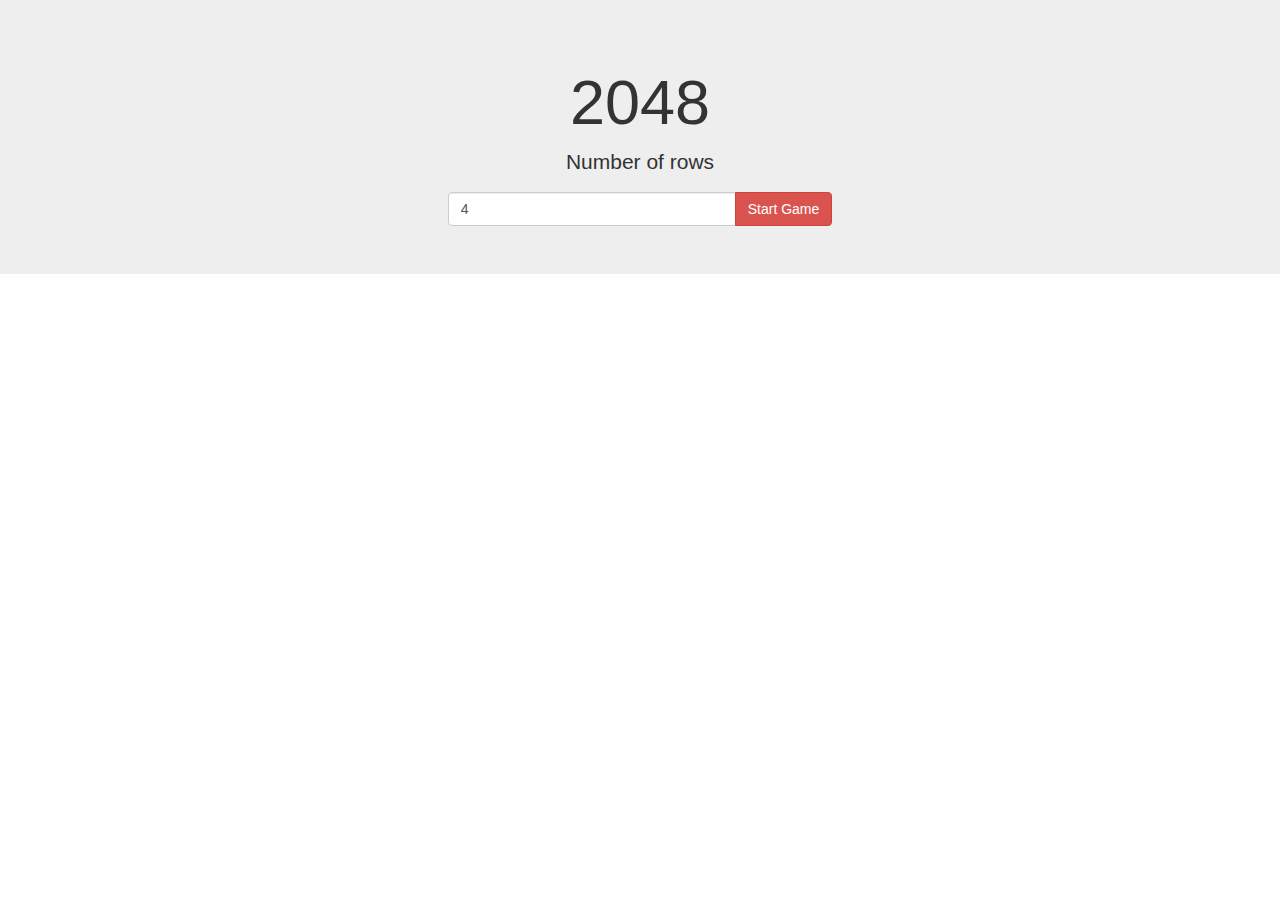
==== 2048/index.html @ 6b8ad08d "able to play" ====
<!DOCTYPE html>
<html lang="en">
<head>
    <meta charset="UTF-8">
    <title>2048</title>

    <link rel="stylesheet" href="css/bootstrap.min.css">
    <script src="js/jquery.min.js"></script>
    <script src="js/bootstrap.min.js"></script>

    <link rel="stylesheet" type="text/css" href="css/game.css">
    <script src="js/game.js"></script>
    <script src="js/tile.js"></script>
</head>
<body>

<div class="jumbotron text-center">
    <h1>2048</h1>
    <p>Number of rows</p>
    <form class="form-inline">
        <div class="input-group">
            <input id="num_rows" type="text" class="form-control" size="30" value="4" required>
            <div class="input-group-btn">
                <button id="start_btn" type="button" class="btn btn-danger">Start Game</button>
            </div>
        </div>
    </form>
</div>



<div class="container">
    <div class="row row-centered">
        <div class="col-md-12 col-centered">
            <div id="game_board"></div>
        </div>
    </div>
</div>


</body>
</html>
---- 2048/css/game.css ----
.tile{
    font-weight: bold;
    font-size: xx-large;
    text-align: center;
    vertical-align: middle;
    border: 10px solid #8c8c8c;
}

/* centered columns styles */
.row-centered {
    text-align:center;
}
.col-centered {
    display:inline-block;
    float:none;
    /* reset the text-align */
    text-align:left;
    /* inline-block space fix */
    margin-right:-4px;
}


.tile-0{
    color: #f9f6f2;
    background: #f9f6f2;
}
.tile-2{
    color: #776e65;
    background: #eee4da;
}

.tile-4{
    color: #776e65;
    background: #ede0c8;
}

.tile-8{
    color: #f9f6f2;
    background: #f2b179;
}

.tile-16{
    color: #f59563;
    background: #f9f6f2;
}

.tile-32{
    color: #f9f6f2;
    background: #f67c5f;
}

.tile-64{
    color: #f9f6f2;
    background: #f65e3b;
}

.tile-128{
    color: #f9f6f2;
    background: #edcf72;
}
.tile-256{
    color: #f9f6f2;
    background: #edcc61;
}
.tile-512{
    color: #f9f6f2;
    background: #edc850;
}
.tile-1024{
    color: #f9f6f2;
    background: #edc53f;
}
.tile-2048{
    color: #f9f6f2;
    background: #edc22e;
}
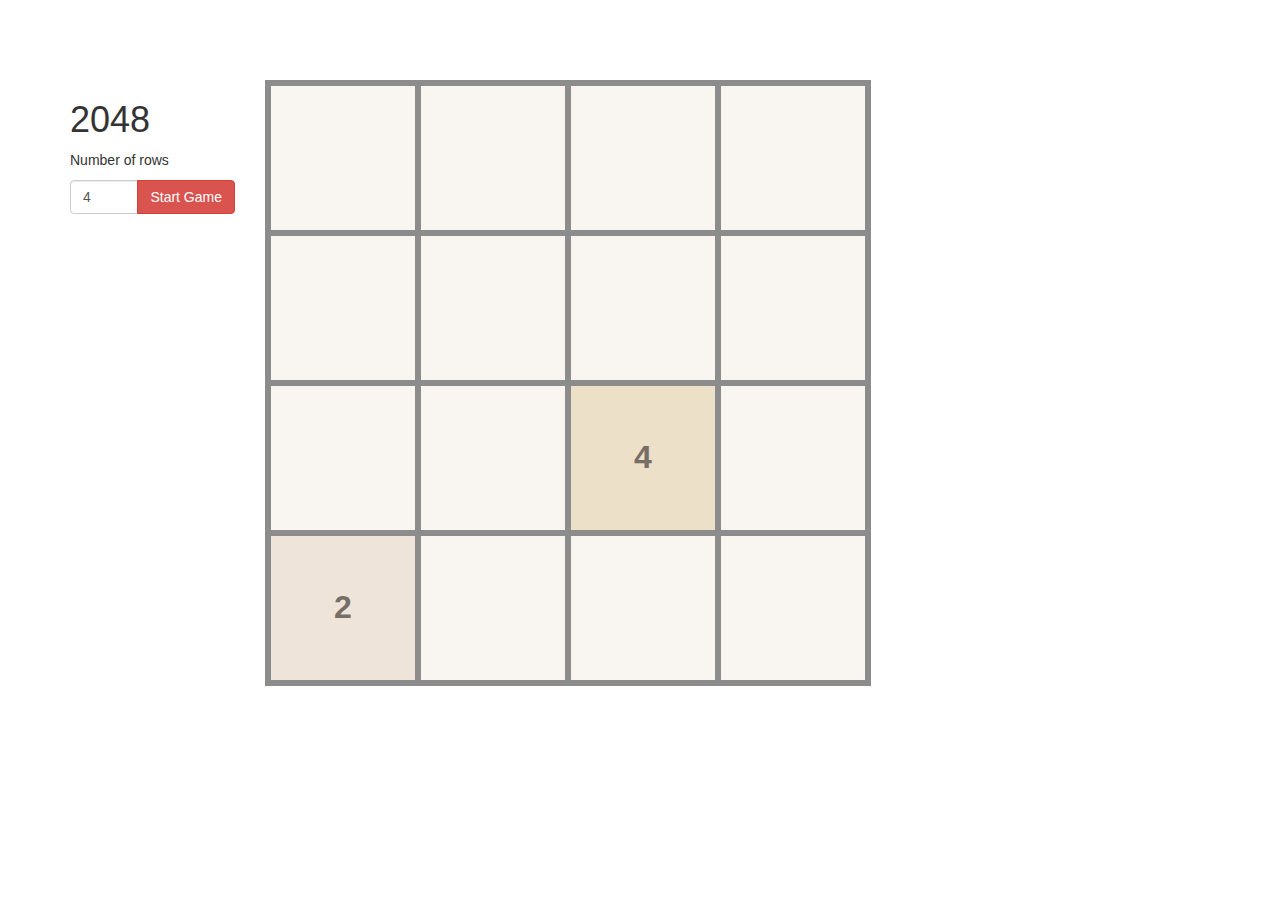
==== commit 3c3722c6: "several improvements and notifications" ====
--- a/2048/index.html
+++ b/2048/index.html
@@ -1,7 +1,7 @@
 <!DOCTYPE html>
 <html lang="en">
 <head>
-    <meta charset="UTF-8">
+    <meta charset="UTF-8" name="viewport" content="width=device-width, initial-scale=1">
     <title>2048</title>
 
     <link rel="stylesheet" href="css/bootstrap.min.css">
@@ -11,32 +11,70 @@
     <link rel="stylesheet" type="text/css" href="css/game.css">
     <script src="js/game.js"></script>
     <script src="js/tile.js"></script>
+    <script src="js/game.controller.js"></script>
 </head>
 <body>
 
-<div class="jumbotron text-center">
-    <h1>2048</h1>
-    <p>Number of rows</p>
-    <form class="form-inline">
-        <div class="input-group">
-            <input id="num_rows" type="text" class="form-control" size="30" value="4" required>
-            <div class="input-group-btn">
-                <button id="start_btn" type="button" class="btn btn-danger">Start Game</button>
+
+<div class="container">
+    <div class="row">
+        <div class="col-sm-2">
+            <h1>2048</h1>
+            <p>Number of rows</p>
+            <form class="form-inline">
+                <div class="input-group">
+                    <input id="num_rows" type="text" class="form-control" size="30" value="4" required>
+                    <div class="input-group-btn">
+                        <button id="start_btn" type="button" class="btn btn-danger">Start Game</button>
+                    </div>
+                </div>
+            </form>
+            <div id="wrong_num_alert" class="alert alert-danger alert-dismissable hidden">
+                <a href="#" class="close" data-dismiss="alert" aria-label="close">×</a>
+                <strong>Wrong number!</strong> Please enter a number > 1
             </div>
         </div>
-    </form>
-</div>
-
-
-
-<div class="container">
-    <div class="row row-centered">
-        <div class="col-md-12 col-centered">
+        <div class="col-sm-10">
             <div id="game_board"></div>
         </div>
     </div>
 </div>
 
 
+<div class="modal fade" id="game_lost" role="dialog">
+    <div class="modal-dialog modal-sm">
+        <div class="modal-content">
+            <div class="modal-header">
+                <h4 class="modal-title text-center">Game Over!</h4>
+            </div>
+            <div class="modal-body text-center">
+                <p>Press OK to play again</p>
+            </div>
+            <div class="modal-footer">
+                <button id="replay_lost" type="button" class="btn btn-default" data-dismiss="modal">OK</button>
+                <button type="button" class="btn btn-default" data-dismiss="modal">Cancel</button>
+            </div>
+        </div>
+    </div>
+</div>
+
+
+<div class="modal fade" id="game_win" role="dialog">
+    <div class="modal-dialog modal-sm">
+        <div class="modal-content">
+            <div class="modal-header">
+                <h4 class="modal-title text-center">Congratulations! You have won!</h4>
+            </div>
+            <div class="modal-body text-center">
+                <p>Press OK to play again</p>
+            </div>
+            <div class="modal-footer">
+                <button id="replay_win" type="button" class="btn btn-default" data-dismiss="modal">OK</button>
+                <button type="button" class="btn btn-default" data-dismiss="modal">Cancel</button>
+            </div>
+        </div>
+    </div>
+</div>
+
 </body>
 </html>--- a/2048/css/game.css
+++ b/2048/css/game.css
@@ -1,24 +1,20 @@
-.tile{
+body {
+    margin: 80px 0; }
+
+.heading:after {
+    content: "";
+    display: block;
+    clear: both; }
+
+table tr td{
+    border: 6px solid #8c8c8c;
+    color: #f9f6f2;
+    background: #f9f6f2;
     font-weight: bold;
+    font-family: "Helvetica Neue", Helvetica, Arial, sans-serif;
     font-size: xx-large;
     text-align: center;
-    vertical-align: middle;
-    border: 10px solid #8c8c8c;
 }
-
-/* centered columns styles */
-.row-centered {
-    text-align:center;
-}
-.col-centered {
-    display:inline-block;
-    float:none;
-    /* reset the text-align */
-    text-align:left;
-    /* inline-block space fix */
-    margin-right:-4px;
-}
-
 
 .tile-0{
     color: #f9f6f2;
@@ -40,8 +36,8 @@
 }
 
 .tile-16{
-    color: #f59563;
-    background: #f9f6f2;
+    color: #f9f6f2;
+    background: #f59563;
 }
 
 .tile-32{
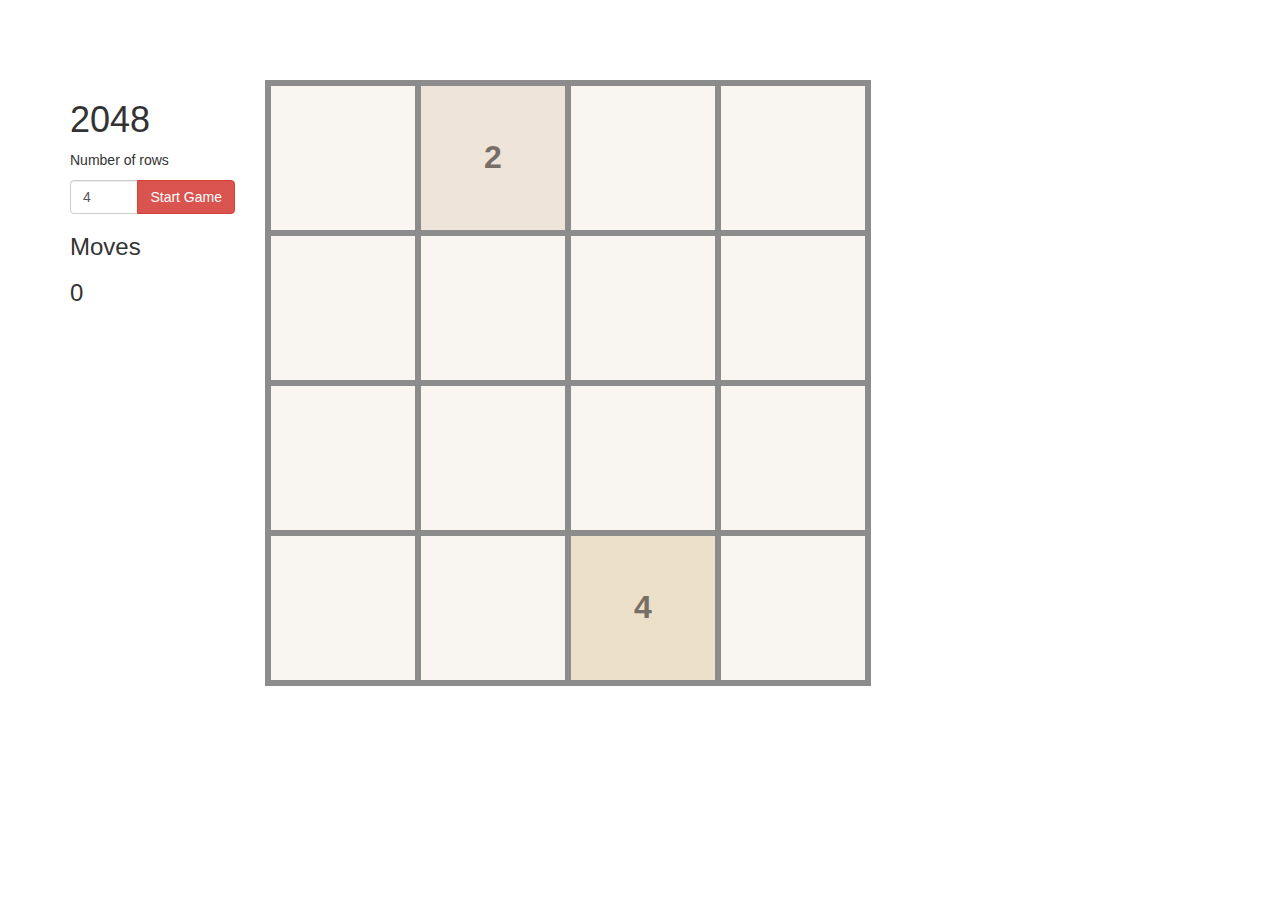
==== commit 8067bb68: "add moves counter and verify condition if game has no solutions" ====
--- a/2048/index.html
+++ b/2048/index.html
@@ -29,6 +29,8 @@
                     </div>
                 </div>
             </form>
+            <h3>Moves</h3>
+            <h3 id="moves_count">0</h3>
             <div id="wrong_num_alert" class="alert alert-danger alert-dismissable hidden">
                 <a href="#" class="close" data-dismiss="alert" aria-label="close">×</a>
                 <strong>Wrong number!</strong> Please enter a number > 1
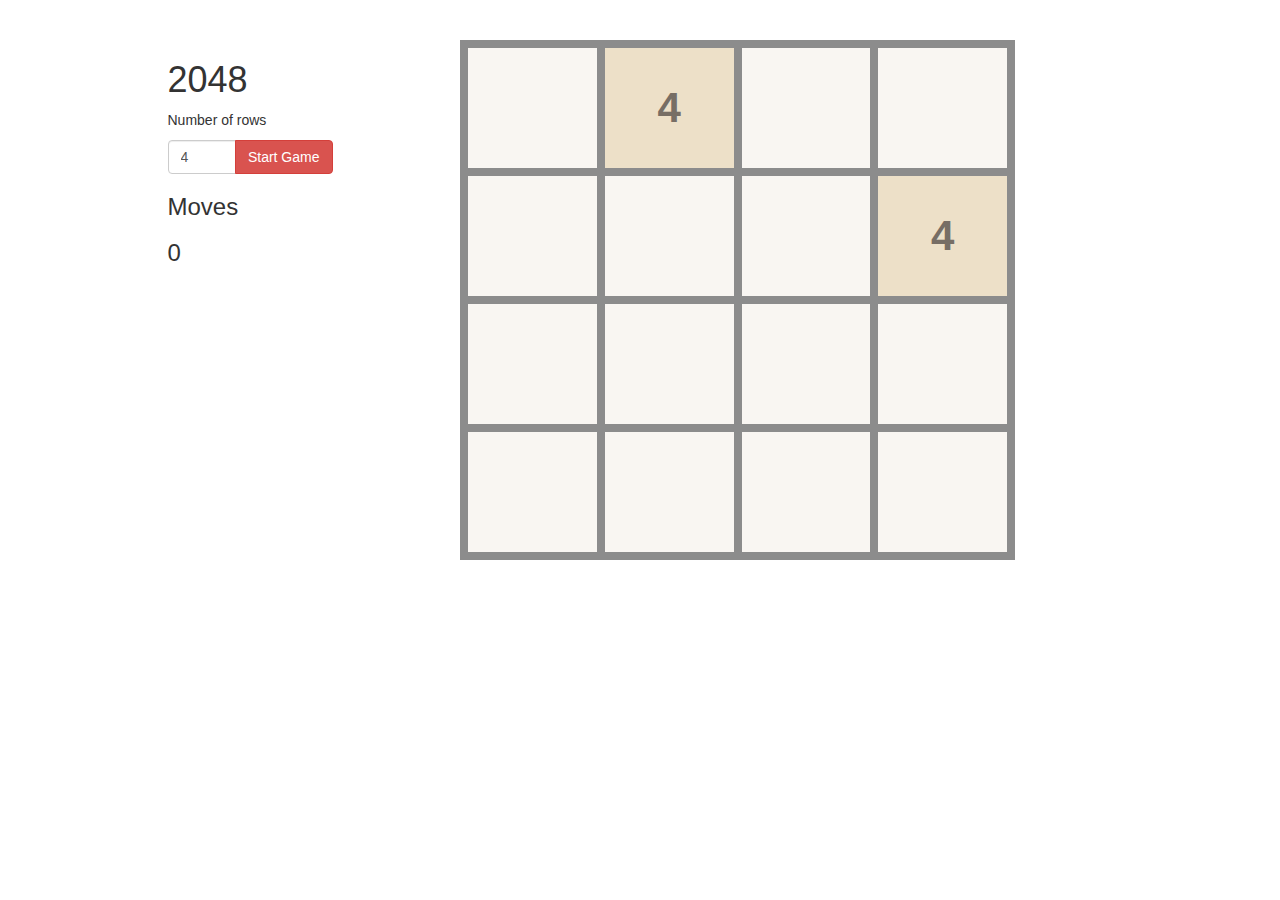
==== commit 0c5e8105: "refactoring, verify if solution exists before the move" ====
--- a/2048/index.html
+++ b/2048/index.html
@@ -18,6 +18,7 @@
 
 <div class="container">
     <div class="row">
+        <div class="col-sm-1"></div>
         <div class="col-sm-2">
             <h1>2048</h1>
             <p>Number of rows</p>
@@ -36,9 +37,11 @@
                 <strong>Wrong number!</strong> Please enter a number > 1
             </div>
         </div>
-        <div class="col-sm-10">
-            <div id="game_board"></div>
+        <div class="col-sm-1"></div>
+        <div class="col-sm-6">
+            <table class="table" id="game_board"></table>
         </div>
+        <div class="col-sm-2"></div>
     </div>
 </div>
 
--- a/2048/css/game.css
+++ b/2048/css/game.css
@@ -1,5 +1,5 @@
 body {
-    margin: 80px 0; }
+    margin: 40px 0; }
 
 .heading:after {
     content: "";
@@ -7,12 +7,11 @@
     clear: both; }
 
 table tr td{
-    border: 6px solid #8c8c8c;
+    border: solid #8c8c8c;
     color: #f9f6f2;
     background: #f9f6f2;
     font-weight: bold;
     font-family: "Helvetica Neue", Helvetica, Arial, sans-serif;
-    font-size: xx-large;
     text-align: center;
 }
 
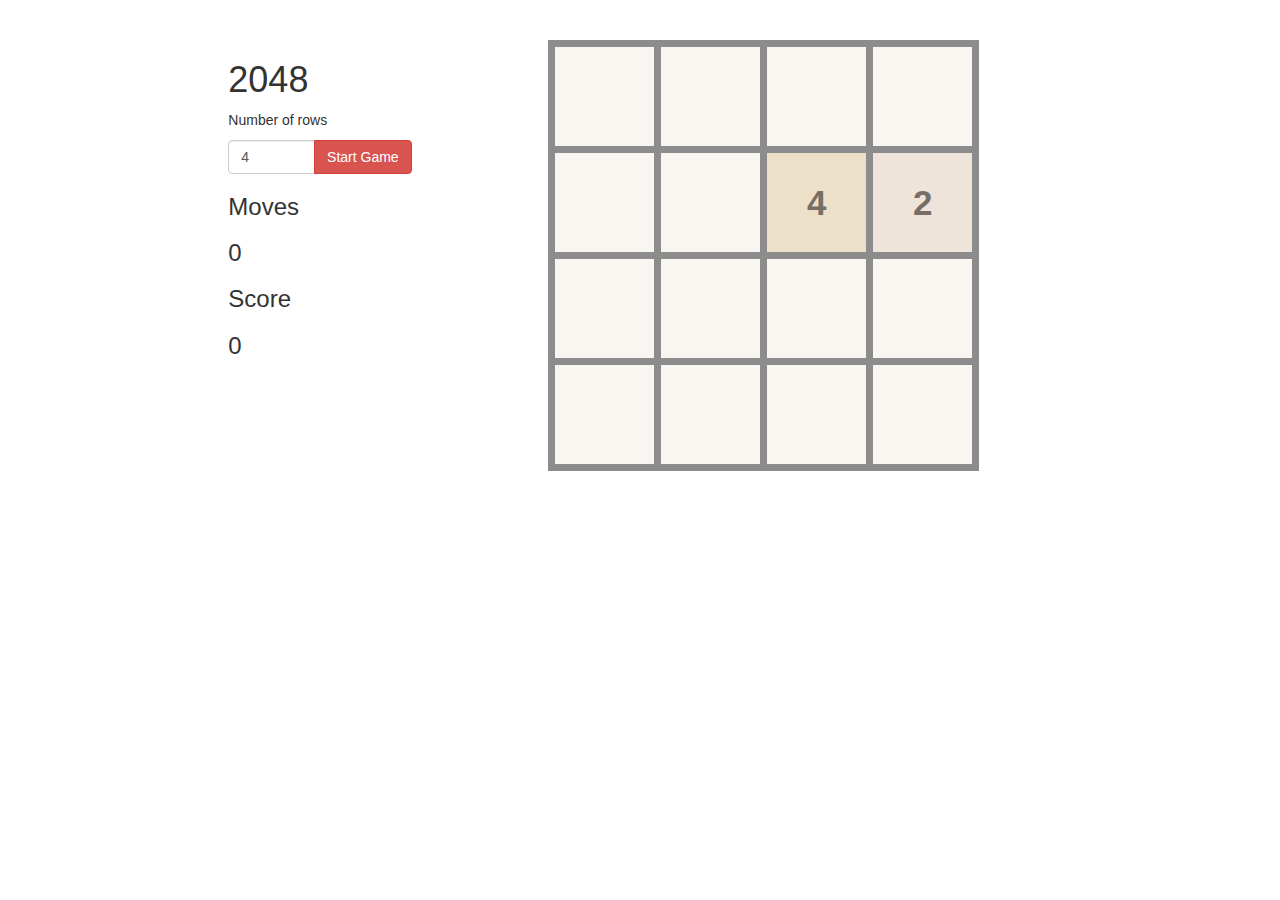
==== commit 815704ce: "final solution" ====
--- a/2048/index.html
+++ b/2048/index.html
@@ -16,10 +16,10 @@
 <body>
 
 
-<div class="container">
+<div class="container-fluid">
     <div class="row">
-        <div class="col-sm-1"></div>
-        <div class="col-sm-2">
+        <div class="col-lg-2"></div>
+        <div class="col-lg-2">
             <h1>2048</h1>
             <p>Number of rows</p>
             <form class="form-inline">
@@ -32,16 +32,18 @@
             </form>
             <h3>Moves</h3>
             <h3 id="moves_count">0</h3>
+            <h3>Score</h3>
+            <h3 id="score_count">0</h3>
             <div id="wrong_num_alert" class="alert alert-danger alert-dismissable hidden">
                 <a href="#" class="close" data-dismiss="alert" aria-label="close">×</a>
                 <strong>Wrong number!</strong> Please enter a number > 1
             </div>
         </div>
-        <div class="col-sm-1"></div>
-        <div class="col-sm-6">
-            <table class="table" id="game_board"></table>
+        <div class="col-lg-1"></div>
+        <div class="col-lg-6">
+            <table  id="game_board"></table>
         </div>
-        <div class="col-sm-2"></div>
+        <div class="col-lg-1"></div>
     </div>
 </div>
 
--- a/2048/css/game.css
+++ b/2048/css/game.css
@@ -1,3 +1,7 @@
+* {
+    box-sizing: border-box;
+}
+
 body {
     margin: 40px 0; }
 
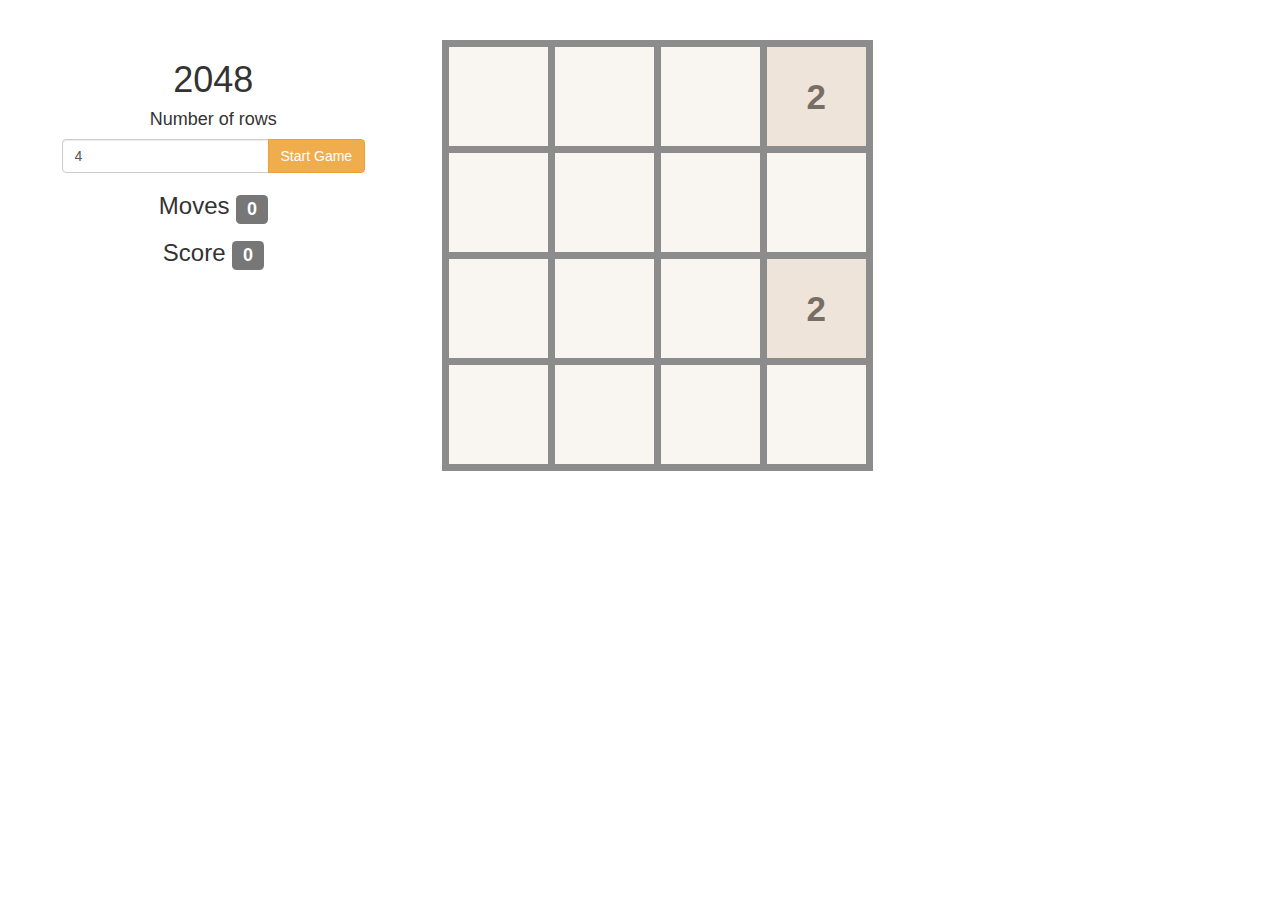
==== commit f4871289: "final adjustements" ====
--- a/2048/index.html
+++ b/2048/index.html
@@ -15,73 +15,65 @@
 </head>
 <body>
 
-
 <div class="container-fluid">
-    <div class="row">
-        <div class="col-lg-2"></div>
-        <div class="col-lg-2">
+    <div class="row text-center">
+        <div class="col-sm-4">
             <h1>2048</h1>
-            <p>Number of rows</p>
+            <h4>Number of rows</h4>
             <form class="form-inline">
                 <div class="input-group">
-                    <input id="num_rows" type="text" class="form-control" size="30" value="4" required>
+                    <input id="num_rows" type="text" class="form-control" value="4" required>
                     <div class="input-group-btn">
-                        <button id="start_btn" type="button" class="btn btn-danger">Start Game</button>
+                        <button id="start_btn" type="button" class="btn btn-warning">Start Game</button>
                     </div>
                 </div>
             </form>
-            <h3>Moves</h3>
-            <h3 id="moves_count">0</h3>
-            <h3>Score</h3>
-            <h3 id="score_count">0</h3>
             <div id="wrong_num_alert" class="alert alert-danger alert-dismissable hidden">
                 <a href="#" class="close" data-dismiss="alert" aria-label="close">×</a>
                 <strong>Wrong number!</strong> Please enter a number > 1
             </div>
+            <h3>Moves <span id="moves_count" class="label label-default">0</span></h3>
+            <h3>Score <span id="score_count" class="label label-default">0</span></h3>
         </div>
-        <div class="col-lg-1"></div>
-        <div class="col-lg-6">
-            <table  id="game_board"></table>
+        <div class="col-sm-7">
+            <table id="game_board"></table>
         </div>
-        <div class="col-lg-1"></div>
     </div>
-</div>
 
-
-<div class="modal fade" id="game_lost" role="dialog">
-    <div class="modal-dialog modal-sm">
-        <div class="modal-content">
-            <div class="modal-header">
-                <h4 class="modal-title text-center">Game Over!</h4>
-            </div>
-            <div class="modal-body text-center">
-                <p>Press OK to play again</p>
-            </div>
-            <div class="modal-footer">
-                <button id="replay_lost" type="button" class="btn btn-default" data-dismiss="modal">OK</button>
-                <button type="button" class="btn btn-default" data-dismiss="modal">Cancel</button>
+    <div class="modal fade" id="game_lost" role="dialog">
+        <div class="modal-dialog modal-sm">
+            <div class="modal-content">
+                <div class="modal-header">
+                    <h4 class="modal-title text-center">Game Over!</h4>
+                </div>
+                <div class="modal-body text-center">
+                    <p>Press OK to play again</p>
+                </div>
+                <div class="modal-footer">
+                    <button id="replay_lost" type="button" class="btn btn-default" data-dismiss="modal">OK</button>
+                    <button type="button" class="btn btn-default" data-dismiss="modal">Cancel</button>
+                </div>
             </div>
         </div>
     </div>
 </div>
 
-
-<div class="modal fade" id="game_win" role="dialog">
-    <div class="modal-dialog modal-sm">
-        <div class="modal-content">
-            <div class="modal-header">
-                <h4 class="modal-title text-center">Congratulations! You have won!</h4>
-            </div>
-            <div class="modal-body text-center">
-                <p>Press OK to play again</p>
-            </div>
-            <div class="modal-footer">
-                <button id="replay_win" type="button" class="btn btn-default" data-dismiss="modal">OK</button>
-                <button type="button" class="btn btn-default" data-dismiss="modal">Cancel</button>
+    <div class="modal fade" id="game_win" role="dialog">
+        <div class="modal-dialog modal-sm">
+            <div class="modal-content">
+                <div class="modal-header">
+                    <h4 class="modal-title text-center">Congratulations! You have won!</h4>
+                </div>
+                <div class="modal-body text-center">
+                    <p>Press OK to play again</p>
+                </div>
+                <div class="modal-footer">
+                    <button id="replay_win" type="button" class="btn btn-default" data-dismiss="modal">OK</button>
+                    <button type="button" class="btn btn-default" data-dismiss="modal">Cancel</button>
+                </div>
             </div>
         </div>
     </div>
-</div>
 
-</body>
+    </body>
 </html>--- a/2048/css/game.css
+++ b/2048/css/game.css
@@ -2,8 +2,10 @@
     box-sizing: border-box;
 }
 
-body {
-    margin: 40px 0; }
+.container-fluid {
+    padding-top: 40px;
+    padding-bottom: 40px;
+}
 
 .heading:after {
     content: "";
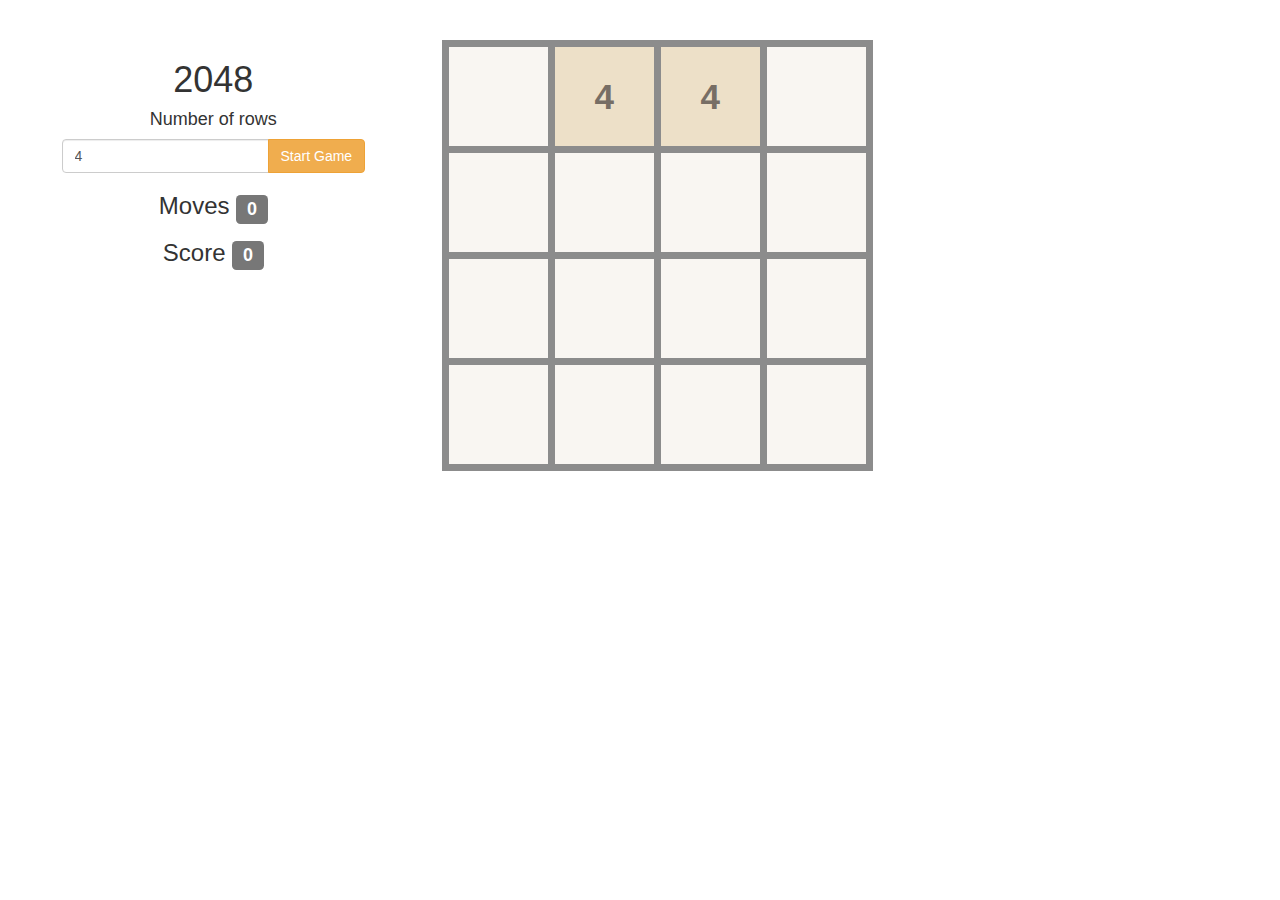
==== commit 53ba1201: "add rapport" ====
--- a/2048/index.html
+++ b/2048/index.html
@@ -1,5 +1,10 @@
 <!DOCTYPE html>
 <html lang="en">
+<!--
+ IFT 3225 TP 2
+ Jeu 2048
+ Le travail est préparé par Georgiy Gegiya, matricule 1005468
+-->
 <head>
     <meta charset="UTF-8" name="viewport" content="width=device-width, initial-scale=1">
     <title>2048</title>
